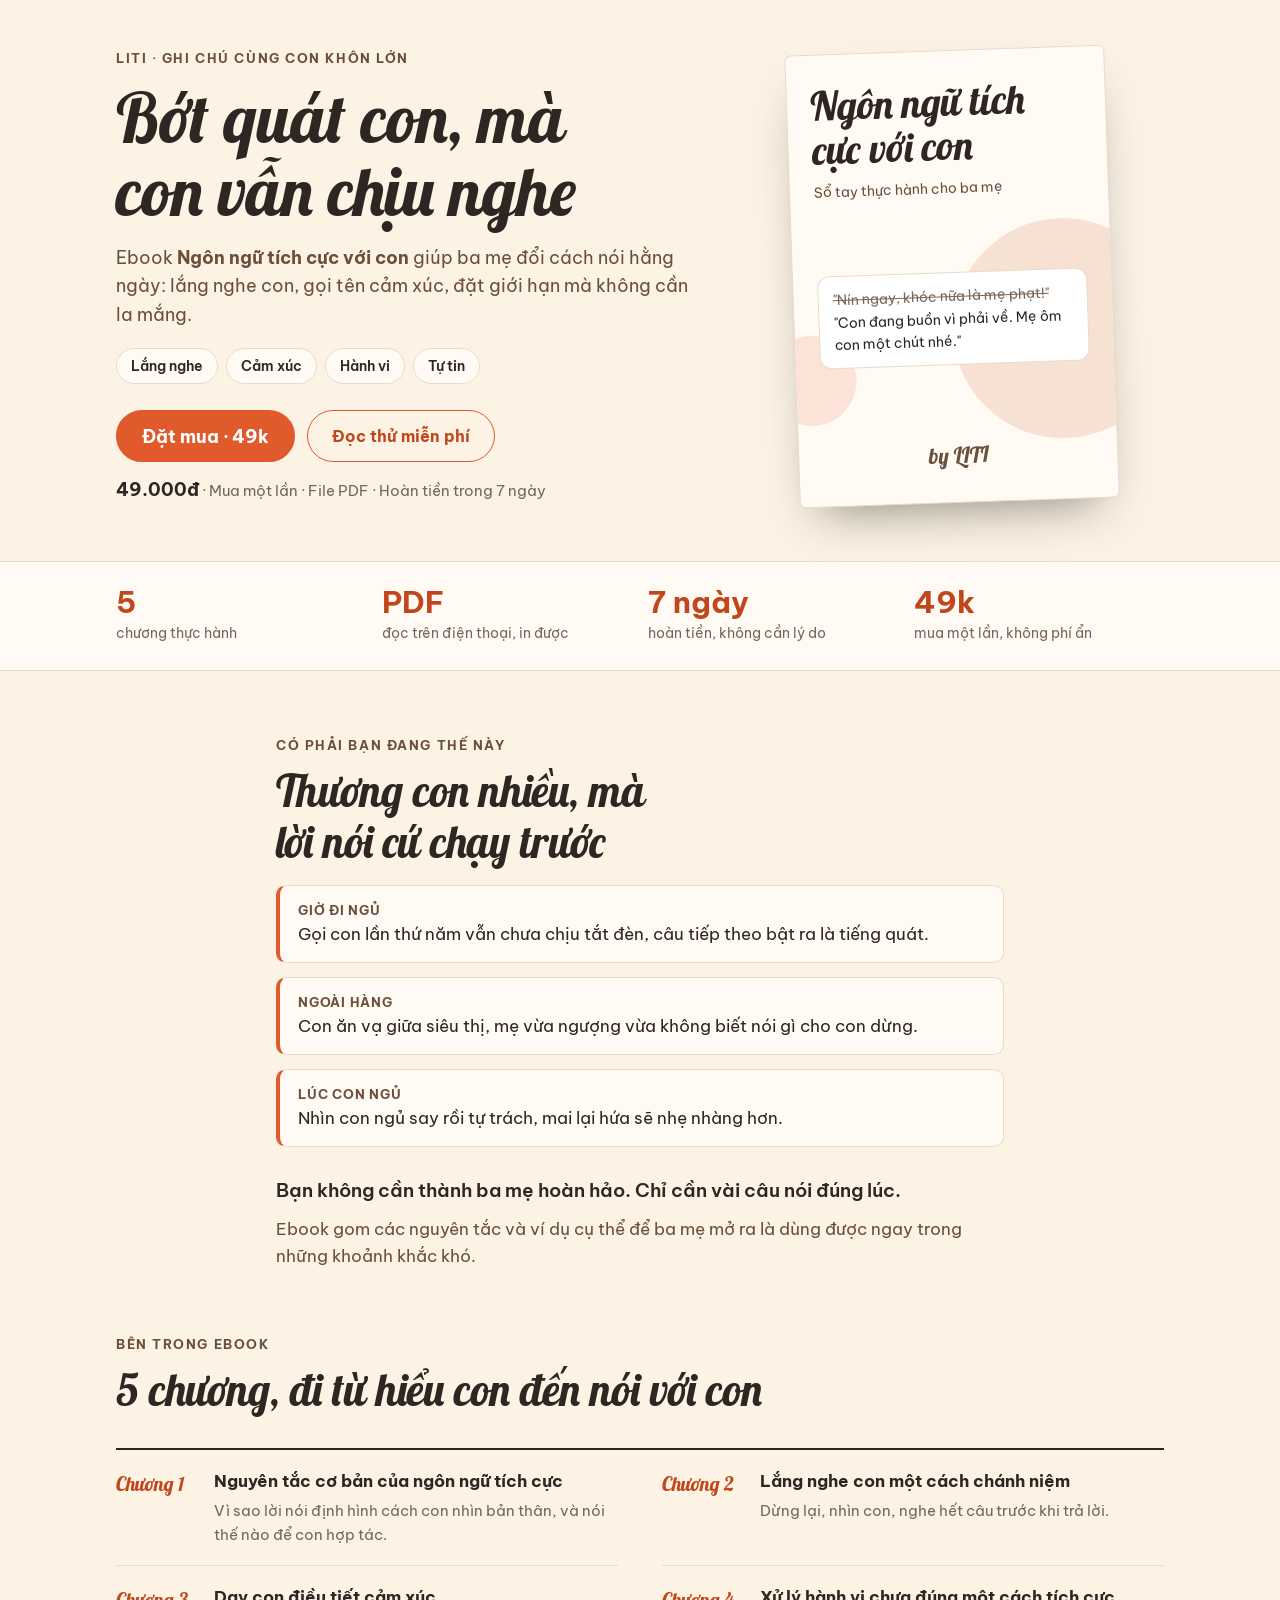
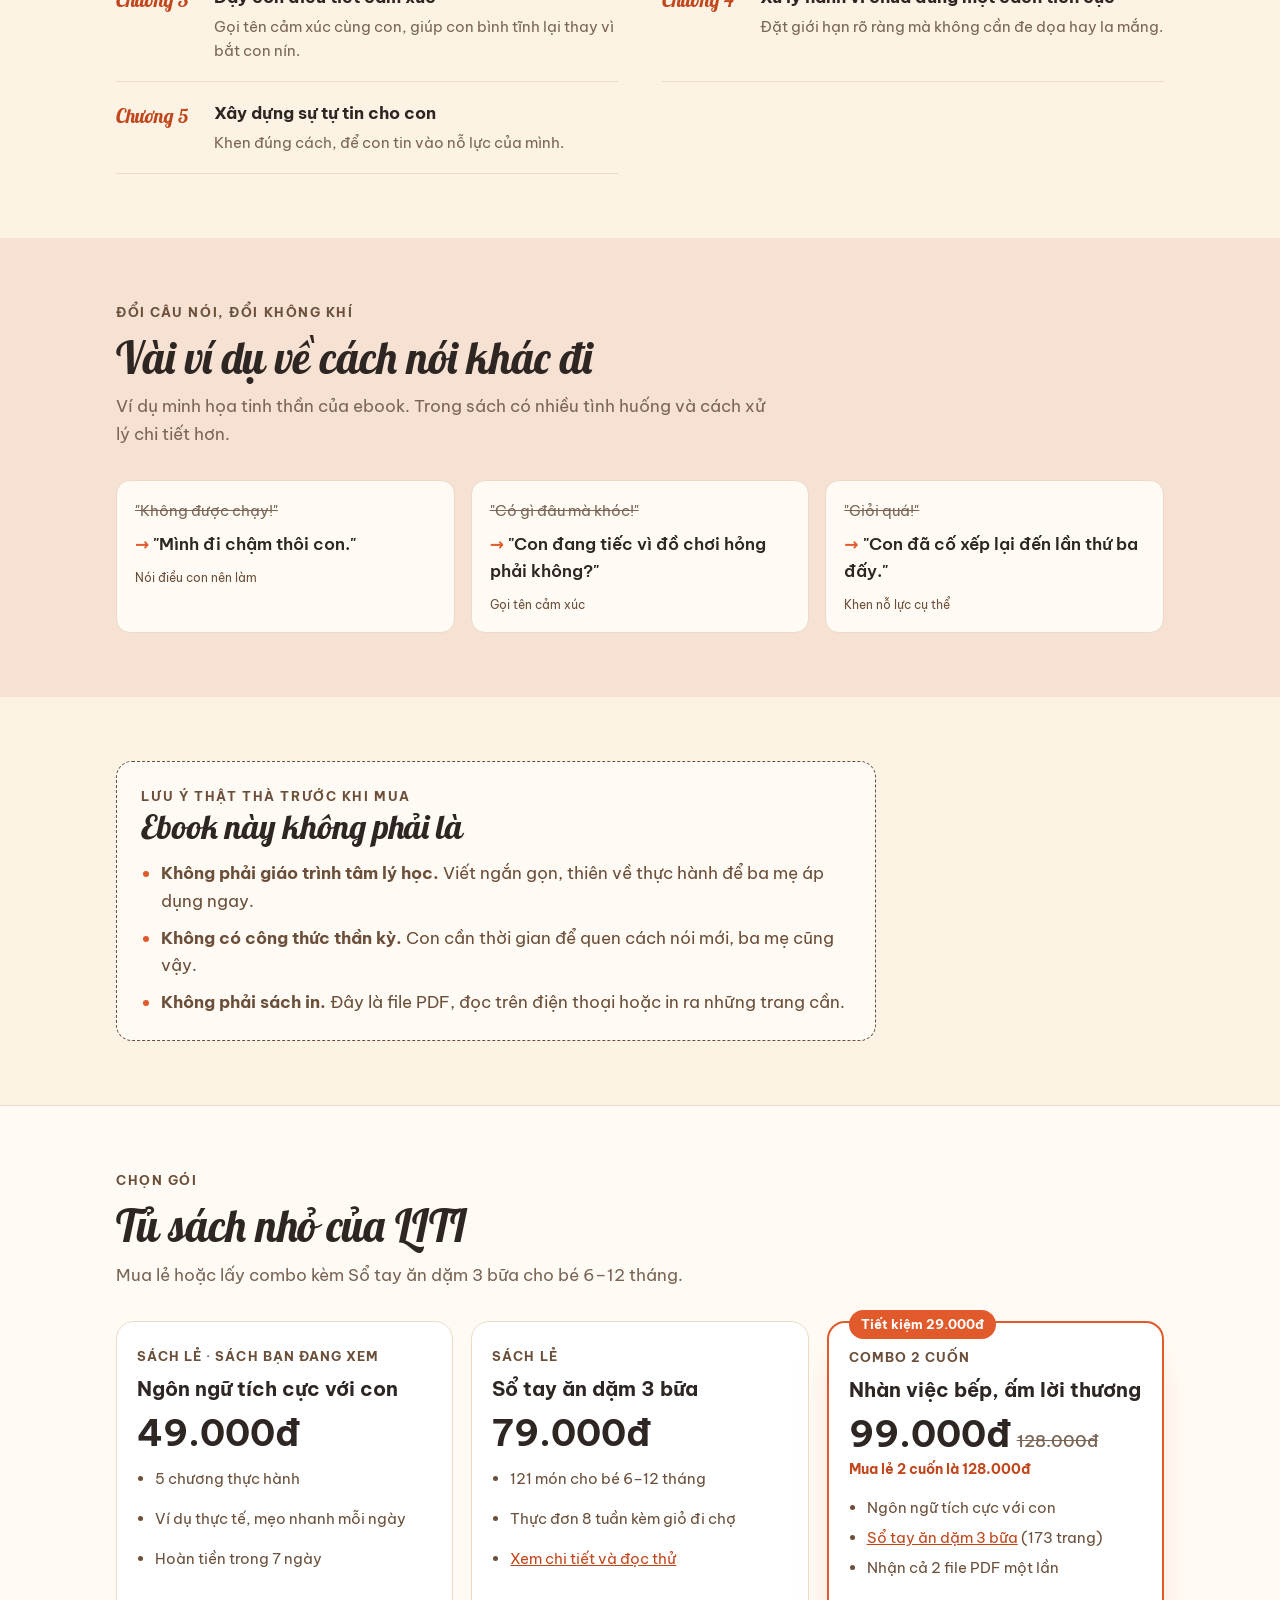
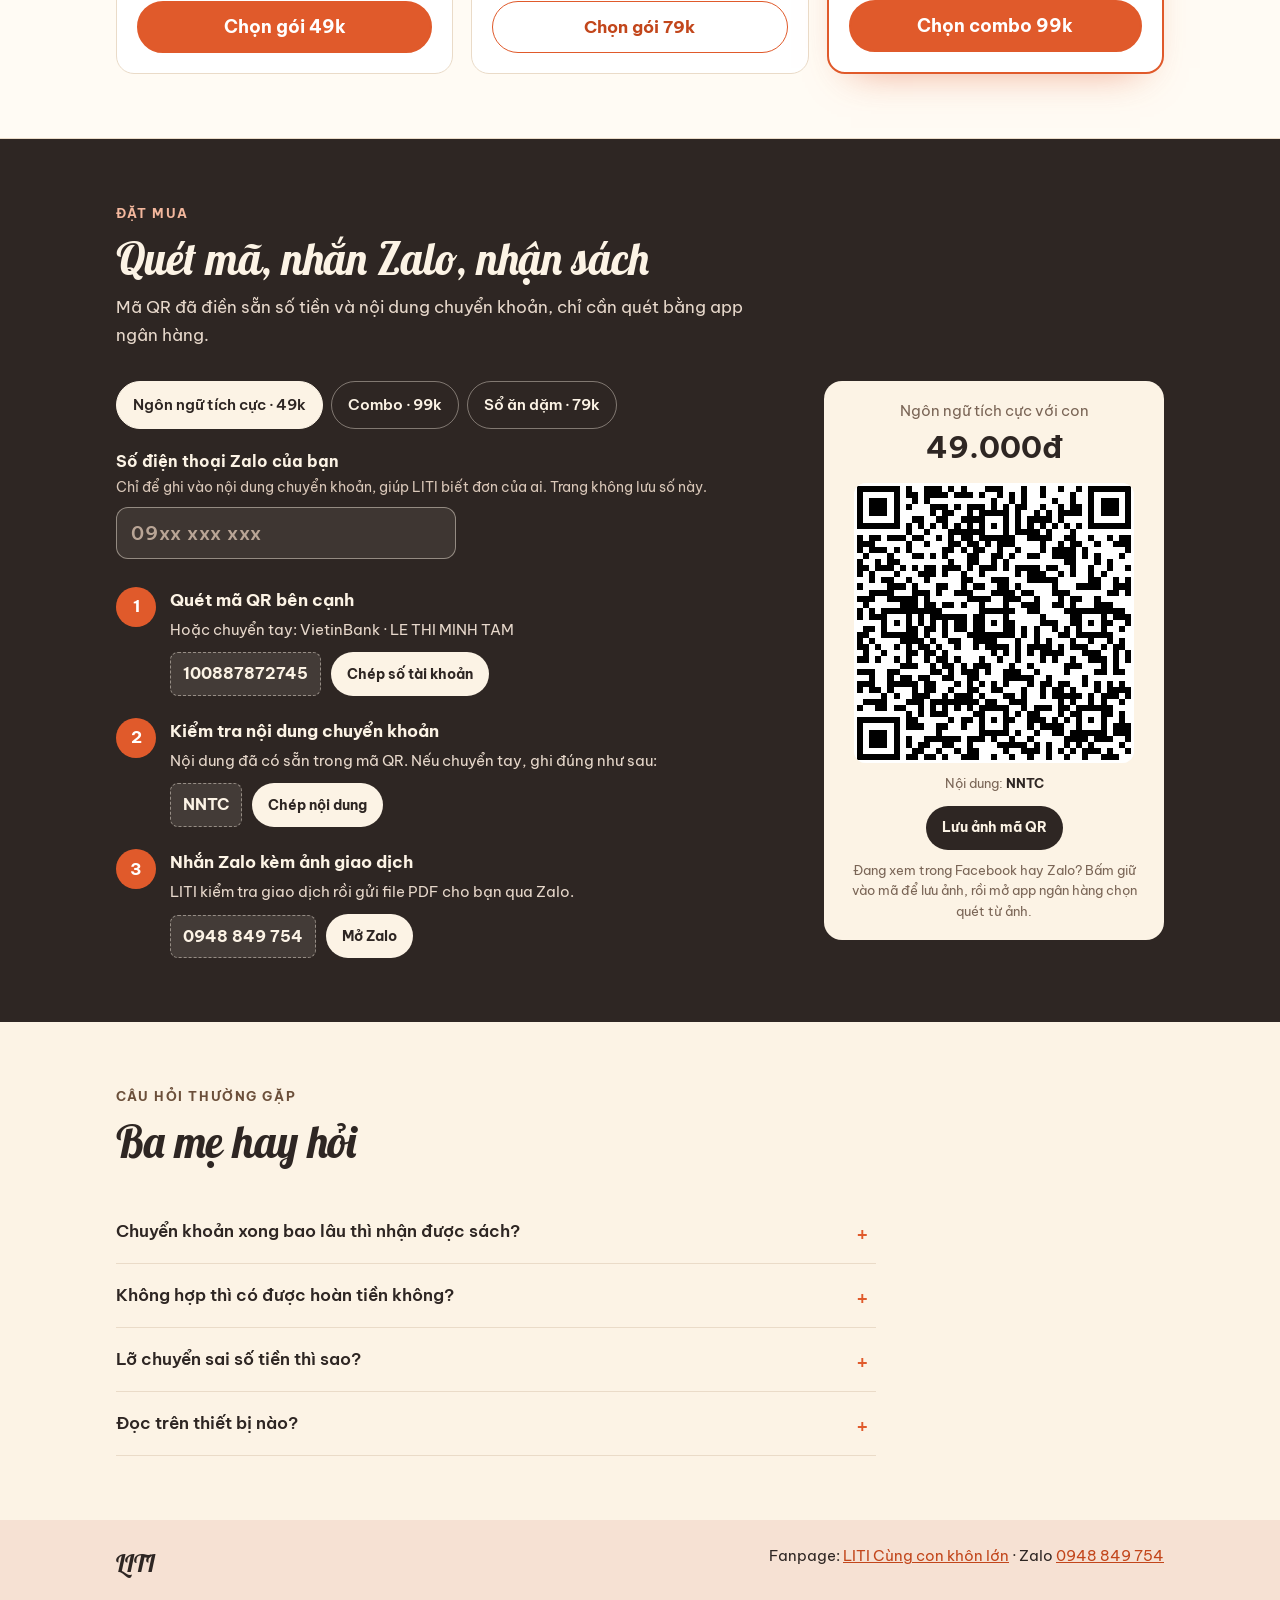
==== ngon-ngu-tich-cuc/index.html @ 869bc133 "Thêm trang Ngôn ngữ tích cực với con, dùng chung bảng giá và thanh toán với sổ ăn dặm - /ngon-ngu-ti" ====
<!doctype html>
<html lang="vi">
<head>
<meta charset="utf-8">
<meta name="viewport" content="width=device-width, initial-scale=1, viewport-fit=cover">
<title>Ngôn ngữ tích cực với con – LITI</title>
<meta name="description" content="Ebook giúp ba mẹ nói với con bằng ngôn ngữ tích cực: lắng nghe, dạy con điều tiết cảm xúc, xử lý hành vi chưa đúng, xây dựng sự tự tin. File PDF, 49.000đ, đọc thử miễn phí.">
<meta property="og:title" content="Ngôn ngữ tích cực với con – LITI">
<meta property="og:description" content="Nói ít quát hơn, con hợp tác hơn. Ebook PDF 49.000đ, đọc thử miễn phí.">
<meta property="og:url" content="https://orcdl.github.io/ngon-ngu-tich-cuc/">
<meta property="og:type" content="website">
<meta name="theme-color" content="#FCF3E5">
<link rel="preconnect" href="https://fonts.googleapis.com">
<link rel="preconnect" href="https://fonts.gstatic.com" crossorigin>
<link rel="stylesheet" href="https://fonts.googleapis.com/css2?family=Lobster&family=Be+Vietnam+Pro:wght@400;500;600;700&display=swap">
<link rel="stylesheet" href="../so-tay-an-dam/liti.css">
<style>
/* Bìa dựng bằng CSS khi chưa có ảnh bìa */
.bookcover{justify-self:center;width:100%;max-width:320px;aspect-ratio:596/843;border-radius:6px;background:var(--paper);border:1px solid var(--line);box-shadow:0 24px 50px -22px rgba(46,38,35,.55);transform:rotate(-2deg);display:flex;flex-direction:column;justify-content:space-between;padding:28px 24px;position:relative;overflow:hidden}
.bookcover::before{content:'';position:absolute;right:-60px;top:38%;width:220px;height:220px;border-radius:50%;background:var(--blush)}
.bookcover::after{content:'';position:absolute;left:-30px;bottom:18%;width:90px;height:90px;border-radius:50%;background:var(--cta-tint)}
.bookcover > *{position:relative;z-index:1}
.bookcover .t{font-family:var(--display);font-size:40px;line-height:1.1;color:var(--ink)}
.bookcover .s{font-size:14px;color:var(--brown);margin-top:10px}
.bookcover .quote{background:#fff;border:1px solid var(--line);border-radius:12px;padding:12px 14px;font-size:14px;color:var(--ink)}
.bookcover .quote s{color:var(--muted)}
.bookcover .by{font-family:var(--display);font-size:22px;color:var(--brown);text-align:center}
.chapters{counter-reset:c;list-style:none;margin:0;padding:0;border-top:2px solid var(--ink);display:grid;grid-template-columns:repeat(2,1fr);gap:0 44px}
.chapters li{counter-increment:c;display:grid;grid-template-columns:84px 1fr;gap:14px;padding-block:18px;border-bottom:1px solid var(--line)}
.chapters li::before{content:'Chương ' counter(c);font-family:var(--display);font-size:20px;color:var(--cta-dk)}
.chapters h3{font-size:17px}
.chapters p{color:var(--muted);font-size:15px;margin-top:4px}
.swap{display:grid;grid-template-columns:repeat(3,1fr);gap:16px}
.swap div{background:var(--paper);border:1px solid var(--line);border-radius:14px;padding:18px}
.swap .no{color:var(--muted);text-decoration:line-through;font-size:15px}
.swap .yes{font-weight:600;margin-top:8px}
.swap .yes::before{content:'→ ';color:var(--cta)}
.swap small{display:block;font-size:12px;color:var(--brown);margin-top:10px}
@media (max-width:860px){.chapters,.swap{grid-template-columns:1fr}.bookcover{max-width:260px}}
@media (max-width:420px){.chapters li{grid-template-columns:1fr;gap:2px}}
@media (prefers-reduced-motion:reduce){.bookcover{transform:none}}
</style>
</head>
<body data-plan="nntc">

<header class="hero">
  <div class="wrap">
    <div>
      <div class="eyebrow">LITI · Ghi chú cùng con khôn lớn</div>
      <h1>Bớt quát con, mà con vẫn chịu nghe</h1>
      <p class="lede">Ebook <b>Ngôn ngữ tích cực với con</b> giúp ba mẹ đổi cách nói hằng ngày: lắng nghe con, gọi tên cảm xúc, đặt giới hạn mà không cần la mắng.</p>
      <div class="chips"><span>Lắng nghe</span><span>Cảm xúc</span><span>Hành vi</span><span>Tự tin</span></div>
      <div class="cta-row">
        <a class="btn solid" href="#chon-goi" data-ev="nntc_hero_buy">Đặt mua · 49k</a>
        <a class="btn ghost" href="https://drive.google.com/file/d/1n0WKFySxbBVEzQJWLjayT9NelRPjdGTj/view?usp=sharing" target="_blank" rel="noopener" data-ev="nntc_sample">Đọc thử miễn phí</a>
      </div>
      <p class="price-line"><b>49.000đ</b> · Mua một lần · File PDF · Hoàn tiền trong 7 ngày</p>
    </div>
    <div class="bookcover" aria-hidden="true">
      <div><div class="t">Ngôn ngữ tích cực với con</div><div class="s">Sổ tay thực hành cho ba mẹ</div></div>
      <div class="quote"><s>"Nín ngay, khóc nữa là mẹ phạt!"</s><br>"Con đang buồn vì phải về. Mẹ ôm con một chút nhé."</div>
      <div class="by">by LITI</div>
    </div>
  </div>
</header>

<div class="facts">
  <div class="wrap">
    <div class="fact"><b>5</b><span>chương thực hành</span></div>
    <div class="fact"><b>PDF</b><span>đọc trên điện thoại, in được</span></div>
    <div class="fact"><b>7 ngày</b><span>hoàn tiền, không cần lý do</span></div>
    <div class="fact"><b>49k</b><span>mua một lần, không phí ẩn</span></div>
  </div>
</div>

<section>
  <div class="wrap pace">
    <div class="head" style="margin-bottom:18px">
      <div class="eyebrow">Có phải bạn đang thế này</div>
      <h2>Thương con nhiều, mà lời nói cứ chạy trước</h2>
    </div>
    <ul class="moments">
      <li><b>Giờ đi ngủ</b>Gọi con lần thứ năm vẫn chưa chịu tắt đèn, câu tiếp theo bật ra là tiếng quát.</li>
      <li><b>Ngoài hàng</b>Con ăn vạ giữa siêu thị, mẹ vừa ngượng vừa không biết nói gì cho con dừng.</li>
      <li><b>Lúc con ngủ</b>Nhìn con ngủ say rồi tự trách, mai lại hứa sẽ nhẹ nhàng hơn.</li>
    </ul>
    <p class="lead-in">Bạn không cần thành ba mẹ hoàn hảo. Chỉ cần vài câu nói đúng lúc.</p>
    <p>Ebook gom các nguyên tắc và ví dụ cụ thể để ba mẹ mở ra là dùng được ngay trong những khoảnh khắc khó.</p>
  </div>
</section>

<section style="padding-top:0">
  <div class="wrap">
    <div class="head">
      <div class="eyebrow">Bên trong ebook</div>
      <h2>5 chương, đi từ hiểu con đến nói với con</h2>
    </div>
    <ol class="chapters">
      <li><div><h3>Nguyên tắc cơ bản của ngôn ngữ tích cực</h3><p>Vì sao lời nói định hình cách con nhìn bản thân, và nói thế nào để con hợp tác.</p></div></li>
      <li><div><h3>Lắng nghe con một cách chánh niệm</h3><p>Dừng lại, nhìn con, nghe hết câu trước khi trả lời.</p></div></li>
      <li><div><h3>Dạy con điều tiết cảm xúc</h3><p>Gọi tên cảm xúc cùng con, giúp con bình tĩnh lại thay vì bắt con nín.</p></div></li>
      <li><div><h3>Xử lý hành vi chưa đúng một cách tích cực</h3><p>Đặt giới hạn rõ ràng mà không cần đe dọa hay la mắng.</p></div></li>
      <li><div><h3>Xây dựng sự tự tin cho con</h3><p>Khen đúng cách, để con tin vào nỗ lực của mình.</p></div></li>
    </ol>
  </div>
</section>

<section class="day">
  <div class="wrap">
    <div class="head">
      <div class="eyebrow">Đổi câu nói, đổi không khí</div>
      <h2>Vài ví dụ về cách nói khác đi</h2>
      <p>Ví dụ minh họa tinh thần của ebook. Trong sách có nhiều tình huống và cách xử lý chi tiết hơn.</p>
    </div>
    <div class="swap">
      <div><p class="no">"Không được chạy!"</p><p class="yes">"Mình đi chậm thôi con."</p><small>Nói điều con nên làm</small></div>
      <div><p class="no">"Có gì đâu mà khóc!"</p><p class="yes">"Con đang tiếc vì đồ chơi hỏng phải không?"</p><small>Gọi tên cảm xúc</small></div>
      <div><p class="no">"Giỏi quá!"</p><p class="yes">"Con đã cố xếp lại đến lần thứ ba đấy."</p><small>Khen nỗ lực cụ thể</small></div>
    </div>
  </div>
</section>

<section>
  <div class="wrap">
    <div class="honest">
      <div class="eyebrow">Lưu ý thật thà trước khi mua</div>
      <h2>Ebook này không phải là</h2>
      <ul>
        <li><b>Không phải giáo trình tâm lý học.</b> Viết ngắn gọn, thiên về thực hành để ba mẹ áp dụng ngay.</li>
        <li><b>Không có công thức thần kỳ.</b> Con cần thời gian để quen cách nói mới, ba mẹ cũng vậy.</li>
        <li><b>Không phải sách in.</b> Đây là file PDF, đọc trên điện thoại hoặc in ra những trang cần.</li>
      </ul>
    </div>
  </div>
</section>

<section class="pricing" id="chon-goi">
  <div class="wrap">
    <div class="head">
      <div class="eyebrow">Chọn gói</div>
      <h2>Tủ sách nhỏ của LITI</h2>
      <p>Mua lẻ hoặc lấy combo kèm Sổ tay ăn dặm 3 bữa cho bé 6–12 tháng.</p>
    </div>
    <div class="plans">
      <article class="plan">
        <div class="kind">Sách lẻ · Sách bạn đang xem</div>
        <h3>Ngôn ngữ tích cực với con</h3>
        <div class="amt">49.000đ</div>
        <ul>
          <li>5 chương thực hành</li>
          <li>Ví dụ thực tế, mẹo nhanh mỗi ngày</li>
          <li>Hoàn tiền trong 7 ngày</li>
        </ul>
        <button class="btn solid" type="button" data-plan="nntc">Chọn gói 49k</button>
      </article>
      <article class="plan">
        <div class="kind">Sách lẻ</div>
        <h3>Sổ tay ăn dặm 3 bữa</h3>
        <div class="amt">79.000đ</div>
        <ul>
          <li>121 món cho bé 6–12 tháng</li>
          <li>Thực đơn 8 tuần kèm giỏ đi chợ</li>
          <li><a href="../so-tay-an-dam/" data-ev="andam_detail">Xem chi tiết và đọc thử</a></li>
        </ul>
        <button class="btn ghost" type="button" data-plan="andam">Chọn gói 79k</button>
      </article>
      <article class="plan best">
        <span class="badge">Tiết kiệm 29.000đ</span>
        <div class="kind">Combo 2 cuốn</div>
        <h3>Nhàn việc bếp, ấm lời thương</h3>
        <div class="amt">99.000đ<s>128.000đ</s></div>
        <div class="save">Mua lẻ 2 cuốn là 128.000đ</div>
        <ul>
          <li>Ngôn ngữ tích cực với con</li>
          <li><a href="../so-tay-an-dam/">Sổ tay ăn dặm 3 bữa</a> (173 trang)</li>
          <li>Nhận cả 2 file PDF một lần</li>
        </ul>
        <button class="btn solid" type="button" data-plan="combo">Chọn combo 99k</button>
      </article>
    </div>
  </div>
</section>

<section class="order" id="dat-mua">
  <div class="wrap">
    <div class="head">
      <div class="eyebrow">Đặt mua</div>
      <h2>Quét mã, nhắn Zalo, nhận sách</h2>
      <p>Mã QR đã điền sẵn số tiền và nội dung chuyển khoản, chỉ cần quét bằng app ngân hàng.</p>
    </div>
    <div class="checkout">
      <div>
        <div class="picked" role="group" aria-label="Gói đã chọn">
          <button type="button" data-plan="nntc" aria-pressed="true">Ngôn ngữ tích cực · 49k</button>
          <button type="button" data-plan="combo" aria-pressed="false">Combo · 99k</button>
          <button type="button" data-plan="andam" aria-pressed="false">Sổ ăn dặm · 79k</button>
        </div>
        <div class="field">
          <label for="sdt">Số điện thoại Zalo của bạn</label>
          <small>Chỉ để ghi vào nội dung chuyển khoản, giúp LITI biết đơn của ai. Trang không lưu số này.</small>
          <input id="sdt" type="tel" inputmode="numeric" autocomplete="tel" placeholder="09xx xxx xxx" maxlength="13">
        </div>
        <ol class="steps">
          <li><div><h3>Quét mã QR bên cạnh</h3><p>Hoặc chuyển tay: VietinBank · LE THI MINH TAM</p>
            <div class="copy"><code>100887872745</code><button class="mini" type="button" data-copy="100887872745">Chép số tài khoản</button></div></div></li>
          <li><div><h3>Kiểm tra nội dung chuyển khoản</h3><p>Nội dung đã có sẵn trong mã QR. Nếu chuyển tay, ghi đúng như sau:</p>
            <div class="copy"><code id="nd">NNTC</code><button class="mini" type="button" id="copy-nd">Chép nội dung</button></div></div></li>
          <li><div><h3>Nhắn Zalo kèm ảnh giao dịch</h3><p>LITI kiểm tra giao dịch rồi gửi file PDF cho bạn qua Zalo.</p>
            <div class="copy"><code>0948 849 754</code><a class="mini" href="https://zalo.me/0948849754" target="_blank" rel="noopener" data-ev="zalo">Mở Zalo</a></div></div></li>
        </ol>
      </div>
      <div class="qrbox" aria-live="polite">
        <div class="sum"><span id="sum-name">Ngôn ngữ tích cực với con</span><b id="sum-amt">49.000đ</b></div>
        <div id="qr"><img src="../so-tay-an-dam/qr.jpg" alt="Mã QR chuyển khoản VietinBank, chủ tài khoản LE THI MINH TAM"></div>
        <p class="note">Nội dung: <span class="content" id="sum-nd">NNTC</span></p>
        <a class="mini" id="save-qr" href="../so-tay-an-dam/qr.jpg" download="QR-LITI.png" data-ev="save_qr">Lưu ảnh mã QR</a>
        <p class="note">Đang xem trong Facebook hay Zalo? Bấm giữ vào mã để lưu ảnh, rồi mở app ngân hàng chọn quét từ ảnh.</p>
      </div>
    </div>
  </div>
</section>

<section>
  <div class="wrap">
    <div class="head"><div class="eyebrow">Câu hỏi thường gặp</div><h2>Ba mẹ hay hỏi</h2></div>
    <div class="faq">
      <details><summary>Chuyển khoản xong bao lâu thì nhận được sách?</summary><p>Sau khi bạn nhắn Zalo kèm ảnh giao dịch, LITI kiểm tra và gửi file PDF qua Zalo, thường trong vòng 24 giờ. Chuyển vào cuối tuần thì có thể sang thứ Hai.</p></details>
      <details><summary>Không hợp thì có được hoàn tiền không?</summary><p>Được. Trong 7 ngày kể từ khi nhận sách, bạn nhắn Zalo LITI là được hoàn tiền, không cần lý do.</p></details>
      <details><summary>Lỡ chuyển sai số tiền thì sao?</summary><p>Nhắn Zalo LITI kèm ảnh giao dịch, mình kiểm tra và xử lý cho bạn.</p></details>
      <details><summary>Đọc trên thiết bị nào?</summary><p>File PDF đọc được trên điện thoại, máy tính bảng, máy tính, và in ra được.</p></details>
    </div>
  </div>
</section>

<footer>
  <div class="wrap"><b>LITI</b><span>Fanpage: <a href="https://www.facebook.com/liticungconkhonlon" target="_blank" rel="noopener">LITI Cùng con khôn lớn</a> · Zalo <a href="https://zalo.me/0948849754" target="_blank" rel="noopener">0948 849 754</a></span></div>
</footer>

<nav class="sticky" id="sticky" aria-label="Đặt mua nhanh">
  <a class="btn ghost" href="https://drive.google.com/file/d/1n0WKFySxbBVEzQJWLjayT9NelRPjdGTj/view?usp=sharing" target="_blank" rel="noopener" data-ev="sticky_sample">Đọc thử</a>
  <a class="btn solid" href="#chon-goi" data-ev="sticky_buy">Đặt mua · 49k</a>
</nav>

<div class="toast" id="toast" hidden role="status"></div>

<script src="../so-tay-an-dam/qrcode.js" defer></script>
<script src="../so-tay-an-dam/checkout.js" defer></script>
</body>
</html>
---- so-tay-an-dam/liti.css ----
/* Bảng màu LITI: nền kem ấm, chữ nâu đậm, tiêu đề phụ nâu, CTA cam đất */
:root{
  --cream:#FCF3E5; --paper:#FFFBF4; --blush:#F6E1D3;
  --ink:#2E2623; --brown:#6B4F3A; --muted:#7A6556; --line:#EADBC8;
  --cta:#E05A2B; --cta-dk:#C2461B; --cta-tint:#FBE3D7;
  --display:'Lobster','Brush Script MT',cursive;
  --body:'Be Vietnam Pro','Segoe UI',system-ui,sans-serif;
  color-scheme:light;
}
*{box-sizing:border-box}
html{scroll-behavior:smooth}
@media (prefers-reduced-motion:reduce){html{scroll-behavior:auto}}
body{margin:0;background:var(--cream);color:var(--ink);font-family:var(--body);font-size:17px;line-height:1.6;-webkit-text-size-adjust:100%}
.wrap{max-width:1080px;margin:0 auto;padding-left:max(16px,env(safe-area-inset-left,0px));padding-right:max(16px,env(safe-area-inset-right,0px))}
h1,h2,h3{text-wrap:balance;margin:0;color:var(--ink)}
h2{font-family:var(--display);font-weight:400;font-size:clamp(30px,5vw,44px);line-height:1.15}
p{margin:0}
a{color:var(--cta-dk)}
img{max-width:100%;height:auto}
:focus-visible{outline:3px solid var(--cta);outline-offset:3px;border-radius:6px}
.eyebrow{font-size:13px;font-weight:700;letter-spacing:.12em;text-transform:uppercase;color:var(--brown)}
section{padding-block:64px}
.head{display:grid;gap:10px;max-width:660px;margin-bottom:32px}
.head p{color:var(--muted)}

.btn{display:inline-flex;align-items:center;justify-content:center;gap:8px;min-height:52px;padding:0 24px;border-radius:999px;font-weight:700;font-size:18px;text-decoration:none;border:2px solid var(--cta);cursor:pointer;font-family:inherit;line-height:1.2;text-align:center}
.btn.solid{background:var(--cta);color:#fff}
.btn.solid:hover{background:var(--cta-dk);border-color:var(--cta-dk)}
.btn.ghost{background:transparent;color:var(--cta-dk);font-size:16px;border-width:1.5px}
.btn.ghost:hover{background:var(--cta-tint)}

/* 1. Hero */
.hero .wrap{display:grid;grid-template-columns:1.15fr .85fr;gap:48px;align-items:center;padding-block:48px 56px}
.hero h1{font-family:var(--display);font-weight:400;font-size:clamp(40px,7vw,68px);line-height:1.08;margin-top:12px}
.hero .lede{font-size:18px;margin-top:16px;max-width:32em;color:var(--brown)}
.chips{display:flex;flex-wrap:wrap;gap:8px;margin-top:18px}
.chips span{background:var(--paper);border:1px solid var(--line);border-radius:999px;padding:6px 14px;font-size:14px;font-weight:600}
.cta-row{display:flex;flex-wrap:wrap;gap:12px;margin-top:26px}
.price-line{margin-top:14px;font-size:15px;color:var(--muted)}
.price-line b{color:var(--ink);font-size:18px}
.stack{position:relative;justify-self:center;width:100%;max-width:380px;aspect-ratio:596/843}
.stack img{position:absolute;width:78%;border-radius:6px;box-shadow:0 22px 44px -22px rgba(46,38,35,.55);border:1px solid var(--line)}
.stack .back{right:0;top:0;transform:rotate(5deg)}
.stack .front{left:0;bottom:0;transform:rotate(-3deg)}
.stack .tag{position:absolute;left:-6px;top:12%;background:var(--ink);color:var(--cream);font-size:13px;font-weight:600;padding:8px 12px;border-radius:8px;transform:rotate(-4deg)}

/* facts */
.facts{background:var(--paper);border-block:1px solid var(--line)}
.facts .wrap{display:grid;grid-template-columns:repeat(4,1fr);gap:16px;padding-block:24px}
.fact b{display:block;font-size:30px;color:var(--cta-dk);font-variant-numeric:tabular-nums;line-height:1.1}
.fact span{font-size:14px;color:var(--muted)}

/* 2. Pacing */
.pace{max-width:760px}
.moments{display:grid;gap:14px;margin:8px 0 28px;padding:0;list-style:none}
.moments li{background:var(--paper);border:1px solid var(--line);border-left:4px solid var(--cta);border-radius:10px;padding:14px 18px}
.moments b{display:block;font-size:13px;letter-spacing:.06em;text-transform:uppercase;color:var(--brown)}
.lead-in{font-size:19px;font-weight:600;color:var(--ink)}
.lead-in + p{margin-top:10px;color:var(--brown)}

/* 3. Value breakdown */
.parts{display:grid;grid-template-columns:repeat(2,1fr);gap:0 44px;border-top:2px solid var(--ink)}
.part{display:grid;grid-template-columns:84px 1fr;gap:14px;padding-block:18px;border-bottom:1px solid var(--line)}
.part .n{font-family:var(--display);font-size:22px;color:var(--cta-dk)}
.part h3{font-size:17px;font-weight:700}
.part p{color:var(--muted);font-size:15px;margin-top:4px}
.part .pg{font-size:12px;font-weight:700;letter-spacing:.06em;color:var(--brown);margin-top:6px;text-transform:uppercase}

.day{background:var(--blush)}
.daygrid{display:grid;grid-template-columns:.9fr 1.1fr;gap:44px;align-items:start}
.menu{background:var(--paper);border-radius:14px;overflow:hidden;border:1px solid var(--line)}
.menu .top{background:var(--brown);color:var(--cream);padding:12px 20px;font-weight:700;font-size:14px;display:flex;justify-content:space-between;gap:12px;flex-wrap:wrap}
.row{display:grid;grid-template-columns:96px 1fr;gap:12px;padding:16px 20px;border-top:1px solid var(--line)}
.row:first-of-type{border-top:0}
.row .when{font-weight:700;color:var(--cta-dk);font-size:14px}
.row .when small{display:block;font-weight:500;color:var(--muted);font-size:12px}
.row .dish{font-size:16px}
.row .no{display:inline-block;min-width:34px;font-weight:700;color:var(--cta-dk);font-variant-numeric:tabular-nums}
.basket{margin-top:16px;font-size:15px;color:var(--muted)}
.basket b{color:var(--ink)}

.pages{display:grid;grid-template-columns:repeat(4,1fr);gap:18px}
.pages figure{margin:0;min-width:0}
.pages img{display:block;width:100%;aspect-ratio:596/843;object-fit:cover;border-radius:4px;border:1px solid var(--line);box-shadow:0 10px 24px -16px rgba(46,38,35,.5)}
.pages figcaption{font-size:14px;color:var(--muted);margin-top:8px}
.center{display:flex;justify-content:center;margin-top:28px}

/* 4. Blemish */
.honest{background:var(--paper);border:1px dashed var(--brown);border-radius:16px;padding:24px;max-width:760px}
.honest h2{font-size:clamp(26px,4vw,34px)}
.honest ul{margin:14px 0 0;padding-left:20px;display:grid;gap:10px;color:var(--brown)}
.honest li::marker{color:var(--cta)}

/* 5. Pricing */
.pricing{background:var(--paper);border-block:1px solid var(--line)}
.plans{display:grid;grid-template-columns:repeat(3,1fr);gap:18px;align-items:stretch}
.plan{position:relative;display:flex;flex-direction:column;background:#fff;border:1.5px solid var(--line);border-radius:18px;padding:24px 20px 20px}
.plan.best{border:2.5px solid var(--cta);box-shadow:0 18px 40px -24px rgba(224,90,43,.6)}
.plan .badge{position:absolute;top:-13px;left:20px;background:var(--cta);color:#fff;font-size:13px;font-weight:700;padding:4px 12px;border-radius:999px}
.plan .kind{font-size:13px;font-weight:700;letter-spacing:.08em;text-transform:uppercase;color:var(--brown)}
.plan h3{font-size:20px;margin-top:6px}
.plan .amt{font-size:36px;font-weight:700;color:var(--ink);font-variant-numeric:tabular-nums;margin-top:10px;line-height:1}
.plan .amt s{font-size:17px;color:var(--muted);font-weight:500;margin-left:6px}
.plan .save{font-size:14px;font-weight:700;color:var(--cta-dk);margin-top:6px}
.plan ul{margin:16px 0 20px;padding-left:18px;display:grid;gap:6px;font-size:15px;color:var(--brown);flex:1}
.plan .btn{width:100%}
.plan .btn.ghost{font-size:17px}

/* 6. Checkout */
.order{background:var(--ink);color:var(--cream)}
.order h2,.order h3{color:var(--cream)}
.order .head p{color:#E7D8CB}
.order .eyebrow{color:#F3B79D}
.checkout{display:grid;grid-template-columns:1fr 340px;gap:40px;align-items:start}
.picked{display:flex;flex-wrap:wrap;gap:8px;margin-bottom:20px}
.picked button{min-height:48px;padding:0 16px;border-radius:999px;border:1.5px solid rgba(252,243,229,.4);background:transparent;color:var(--cream);font:600 15px var(--body);cursor:pointer}
.picked button[aria-pressed="true"]{background:var(--cream);color:var(--ink);border-color:var(--cream)}
.field label{display:block;font-weight:700;font-size:16px}
.field small{display:block;color:#D9C7B8;font-size:14px;margin-top:2px}
.field input{margin-top:8px;width:100%;max-width:340px;min-height:52px;border-radius:12px;border:1.5px solid rgba(252,243,229,.45);background:rgba(252,243,229,.08);color:var(--cream);font:600 19px var(--body);padding:0 14px;letter-spacing:.04em}
.field input::placeholder{color:#B9A596}
.steps{display:grid;gap:22px;counter-reset:s;list-style:none;margin:28px 0 0;padding:0}
.steps li{display:grid;grid-template-columns:40px 1fr;gap:14px;counter-increment:s}
.steps li::before{content:counter(s);display:grid;place-items:center;width:40px;height:40px;border-radius:50%;background:var(--cta);color:#fff;font-weight:700}
.steps h3{font-size:17px}
.steps p{color:#E7D8CB;font-size:15px;margin-top:4px}
.copy{display:flex;flex-wrap:wrap;align-items:center;gap:10px;margin-top:10px}
.copy code{font-family:var(--body);font-weight:700;background:rgba(252,243,229,.1);border:1px dashed rgba(252,243,229,.45);border-radius:8px;padding:8px 12px;color:var(--cream);font-size:16px;user-select:all;font-variant-numeric:tabular-nums}
.mini{min-height:44px;background:var(--cream);color:var(--ink);border:0;border-radius:999px;padding:0 16px;font-weight:700;font-size:14px;cursor:pointer;font-family:inherit;text-decoration:none;display:inline-flex;align-items:center}
.mini:hover{background:#fff}
.qrbox{background:var(--cream);border-radius:18px;padding:18px;color:var(--ink);text-align:center}
.qrbox .sum{font-size:15px;color:var(--muted)}
.qrbox .sum b{display:block;font-size:30px;color:var(--ink);font-variant-numeric:tabular-nums}
.qrbox #qr{margin:12px auto 0;width:100%;max-width:280px;aspect-ratio:1;background:#fff;border-radius:12px;display:grid;place-items:center}
.qrbox #qr img{width:100%;height:auto;image-rendering:pixelated;border-radius:12px}
.qrbox .note{font-size:13px;color:var(--muted);margin-top:10px}
.qrbox .mini{background:var(--ink);color:var(--cream);margin-top:12px}
.qrbox .content{font-weight:700;color:var(--ink)}

/* 7. FAQ */
.faq{max-width:760px}
details{border-bottom:1px solid var(--line);padding-block:2px}
summary{cursor:pointer;list-style:none;padding:16px 36px 16px 0;font-weight:600;position:relative;min-height:48px}
summary::-webkit-details-marker{display:none}
summary::after{content:'+';position:absolute;right:6px;top:12px;font-size:24px;color:var(--cta);font-weight:400}
details[open] summary::after{content:'–'}
details p{padding-bottom:16px;color:var(--muted)}

footer{background:var(--blush);font-size:15px}
footer .wrap{display:flex;flex-wrap:wrap;justify-content:space-between;gap:12px;padding-block:24px 96px}
footer b{font-family:var(--display);font-weight:400;font-size:24px}

/* Sticky bar (điện thoại) */
.sticky{position:fixed;left:0;right:0;bottom:0;z-index:20;display:none;gap:10px;padding:10px max(12px,env(safe-area-inset-left,0px)) calc(10px + env(safe-area-inset-bottom,0px));background:rgba(252,243,229,.96);border-top:1px solid var(--line);backdrop-filter:blur(6px);transition:transform .25s ease}
.sticky .btn{flex:1;min-height:48px;padding:0 12px;font-size:16px}
.sticky.hide{transform:translateY(110%)}
.toast{position:fixed;left:50%;bottom:calc(84px + env(safe-area-inset-bottom,0px));transform:translateX(-50%);background:var(--ink);color:var(--cream);padding:10px 18px;border-radius:999px;font-size:14px;font-weight:600;z-index:30;box-shadow:0 10px 30px -10px rgba(0,0,0,.5)}

@media (max-width:860px){
  .hero .wrap,.daygrid,.checkout{grid-template-columns:1fr}
  .hero .wrap{gap:28px;padding-block:28px 40px}
  .stack{max-width:300px}
  .parts{grid-template-columns:1fr}
  .pages{grid-template-columns:repeat(2,1fr)}
  .facts .wrap{grid-template-columns:repeat(2,1fr)}
  .plans{grid-template-columns:1fr}
  .plan.best{order:-1}
  .qrbox{max-width:360px}
  section{padding-block:48px}
  .sticky{display:flex}
}
@media (max-width:420px){ .row{grid-template-columns:1fr;gap:4px} .part{grid-template-columns:1fr;gap:2px} .cta-row .btn{width:100%} }
@media (prefers-reduced-motion:reduce){ .stack img,.stack .tag{transform:none} .sticky{transition:none} }
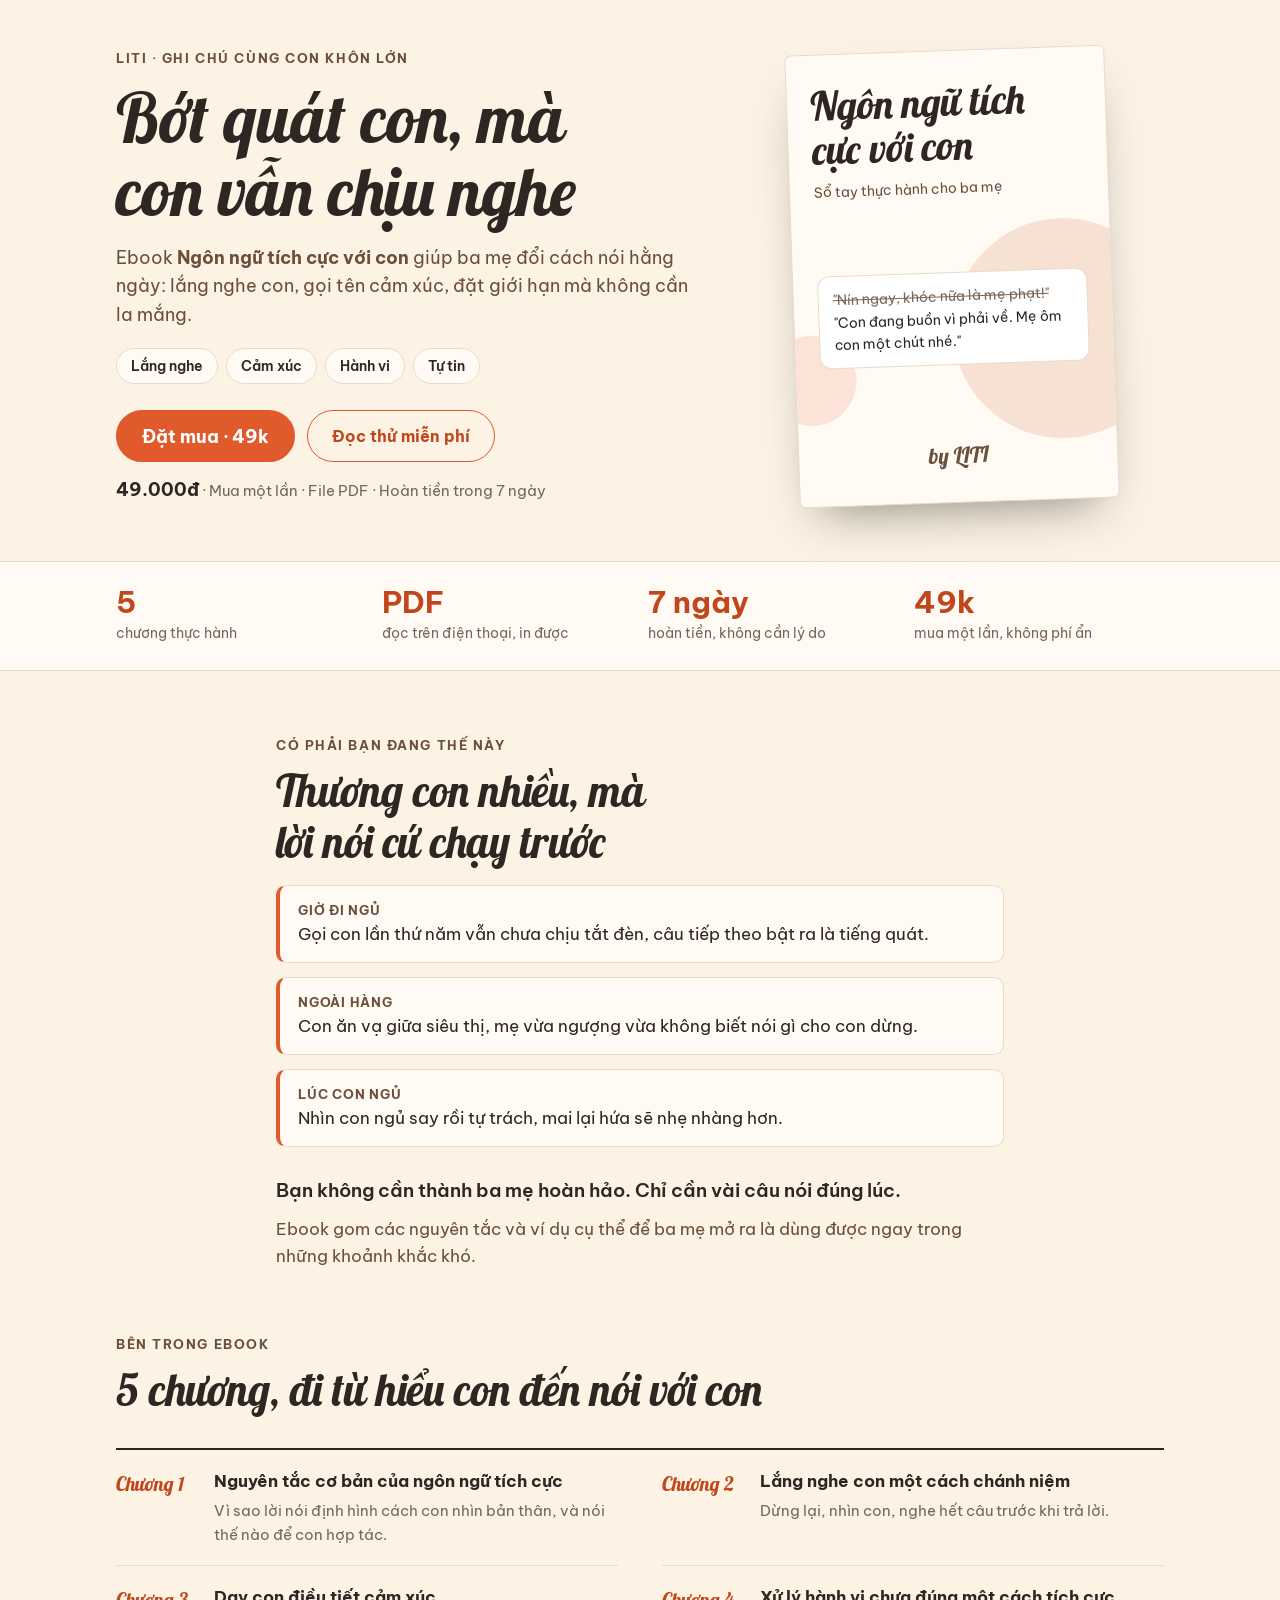
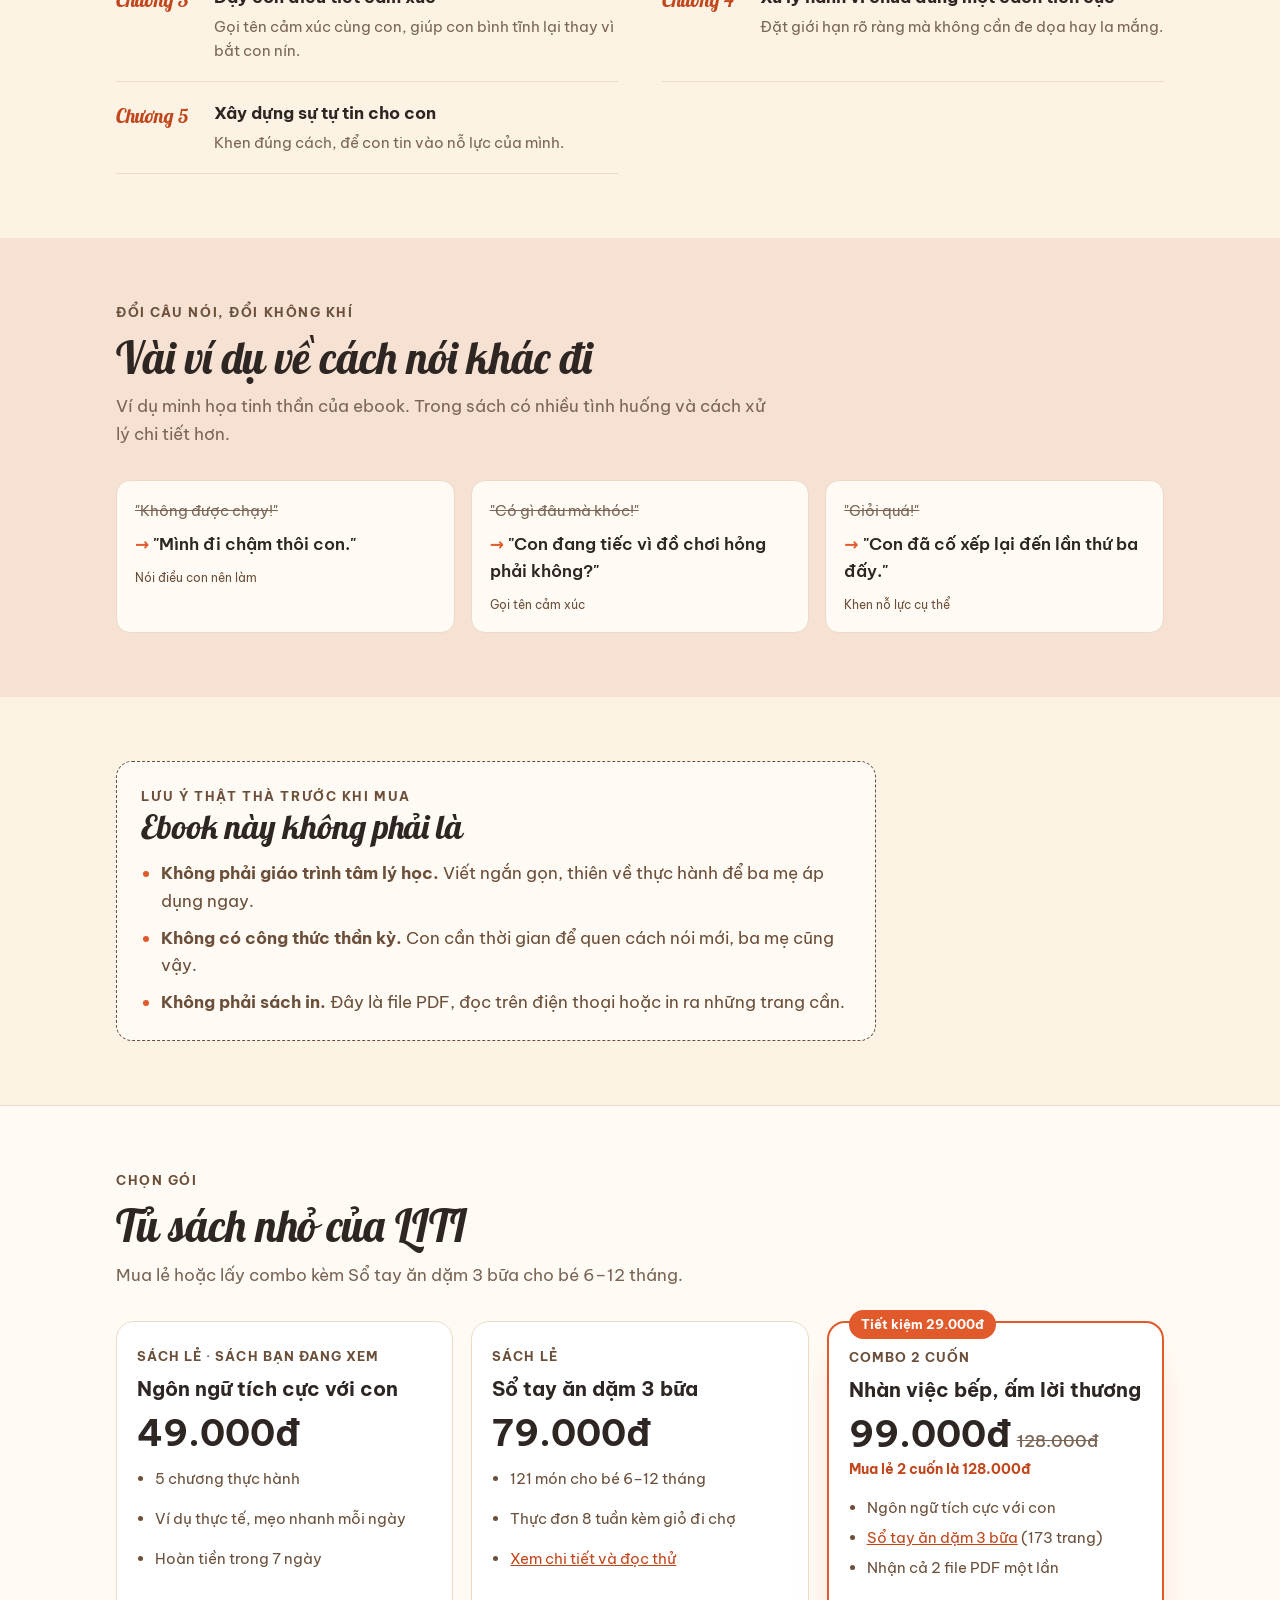
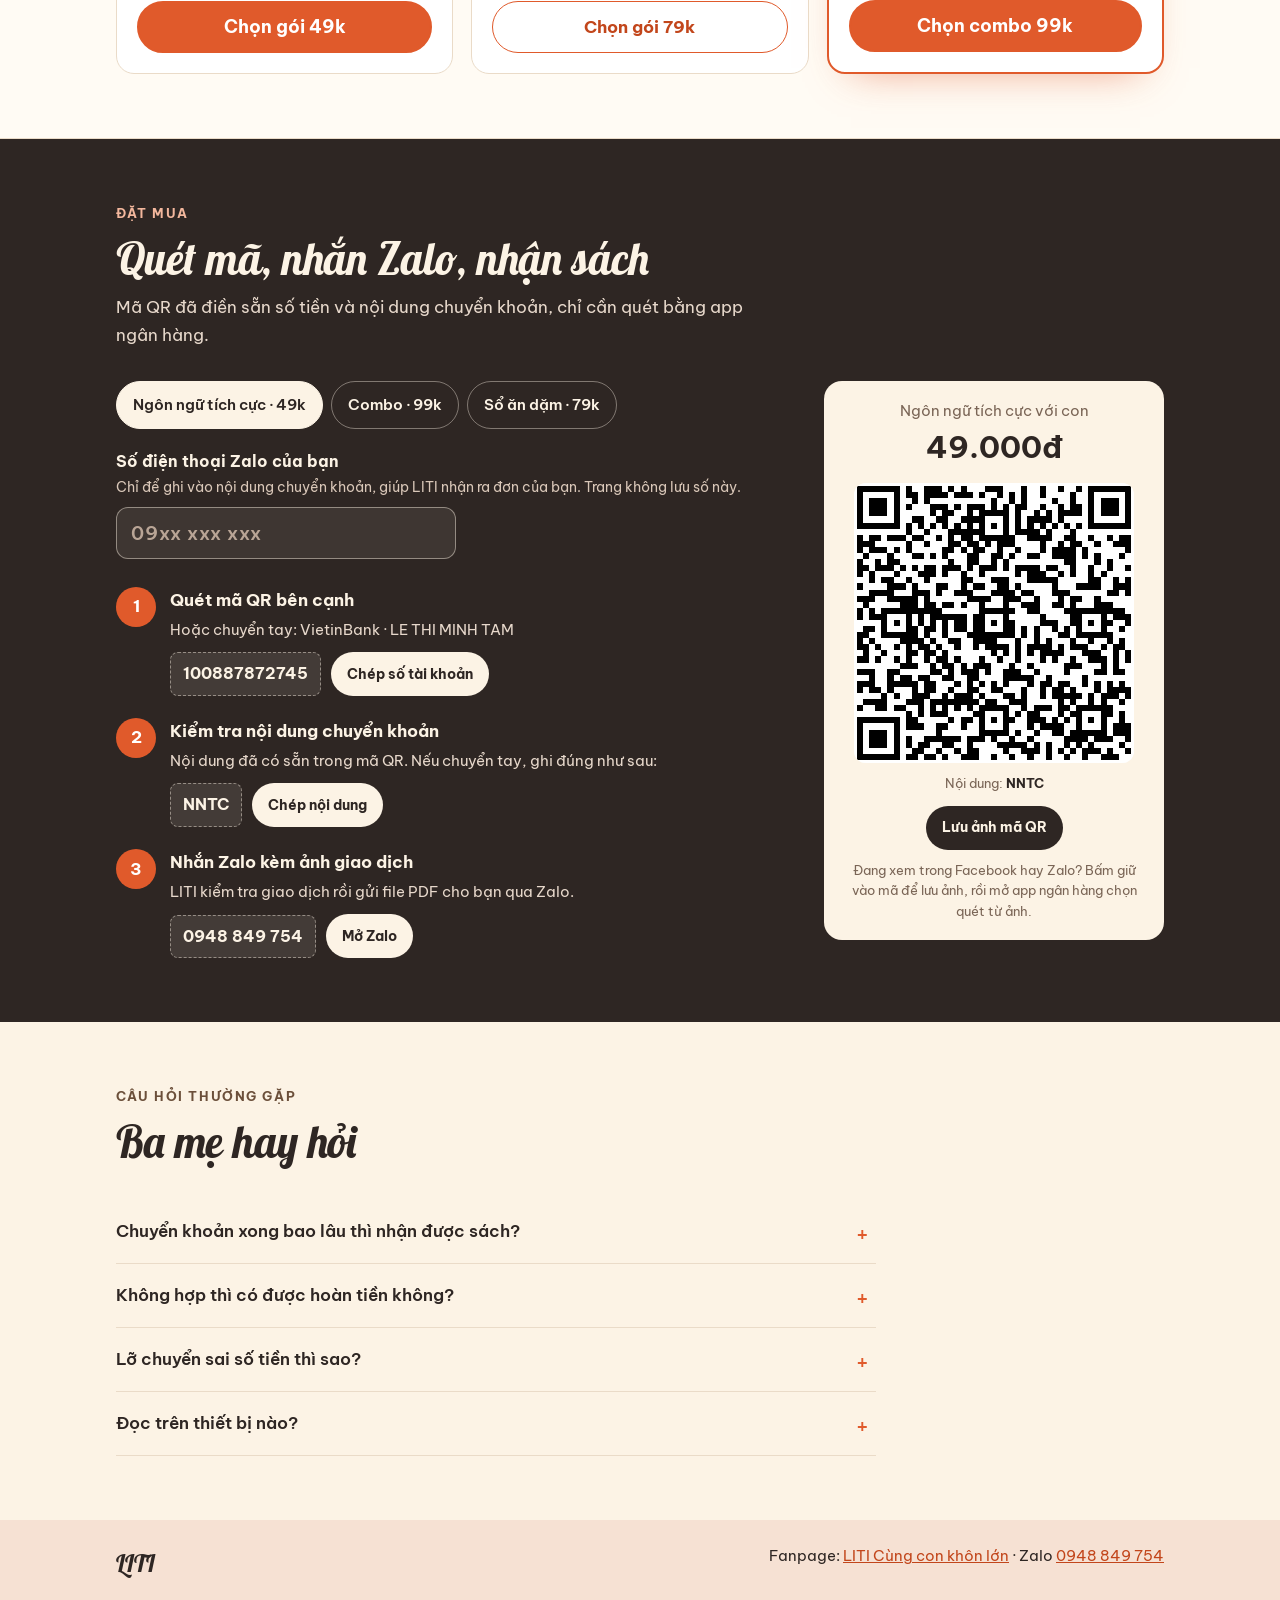
==== commit 8821bf16: "Sửa câu chữ trang Sổ tay ăn dặm theo bản rà soát - Thống nhất xưng hô: ba mẹ cho nội dung, bạn cho p" ====
--- a/ngon-ngu-tich-cuc/index.html
+++ b/ngon-ngu-tich-cuc/index.html
@@ -197,7 +197,7 @@
         </div>
         <div class="field">
           <label for="sdt">Số điện thoại Zalo của bạn</label>
-          <small>Chỉ để ghi vào nội dung chuyển khoản, giúp LITI biết đơn của ai. Trang không lưu số này.</small>
+          <small>Chỉ để ghi vào nội dung chuyển khoản, giúp LITI nhận ra đơn của bạn. Trang không lưu số này.</small>
           <input id="sdt" type="tel" inputmode="numeric" autocomplete="tel" placeholder="09xx xxx xxx" maxlength="13">
         </div>
         <ol class="steps">
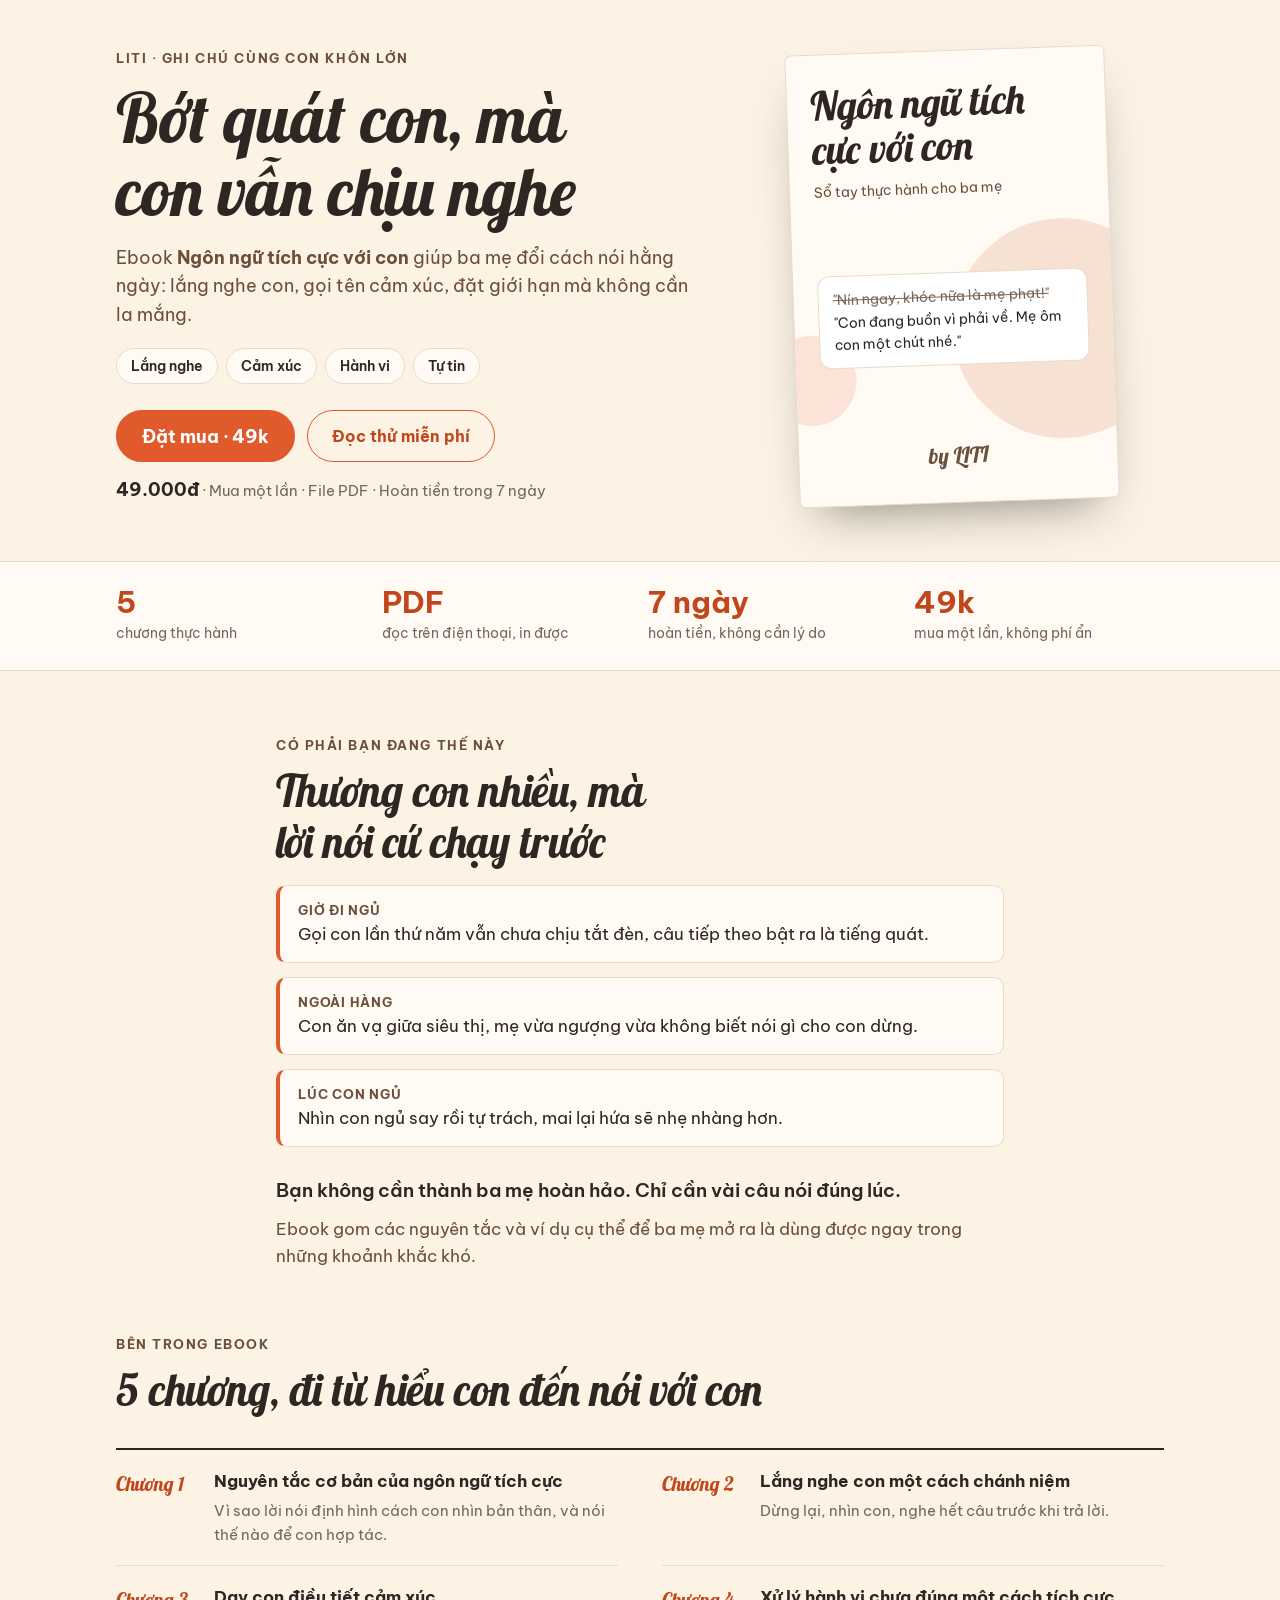
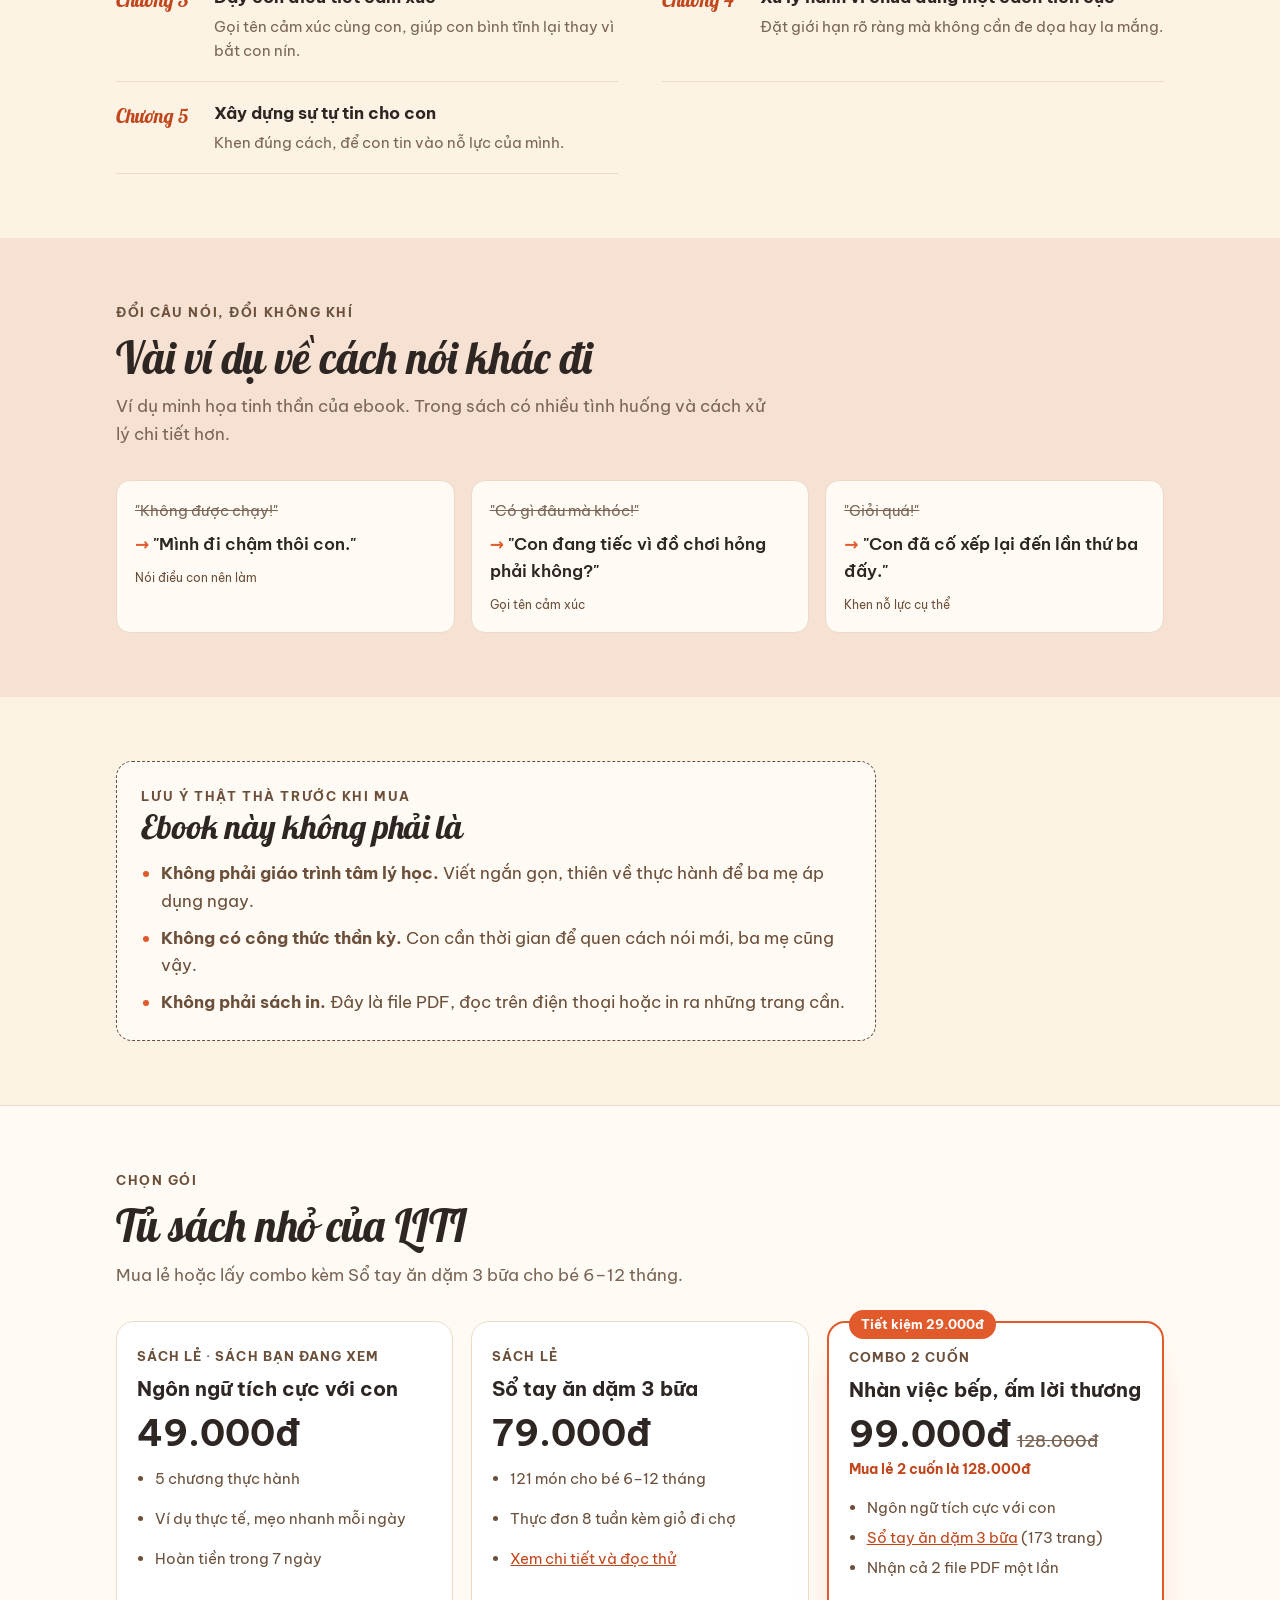
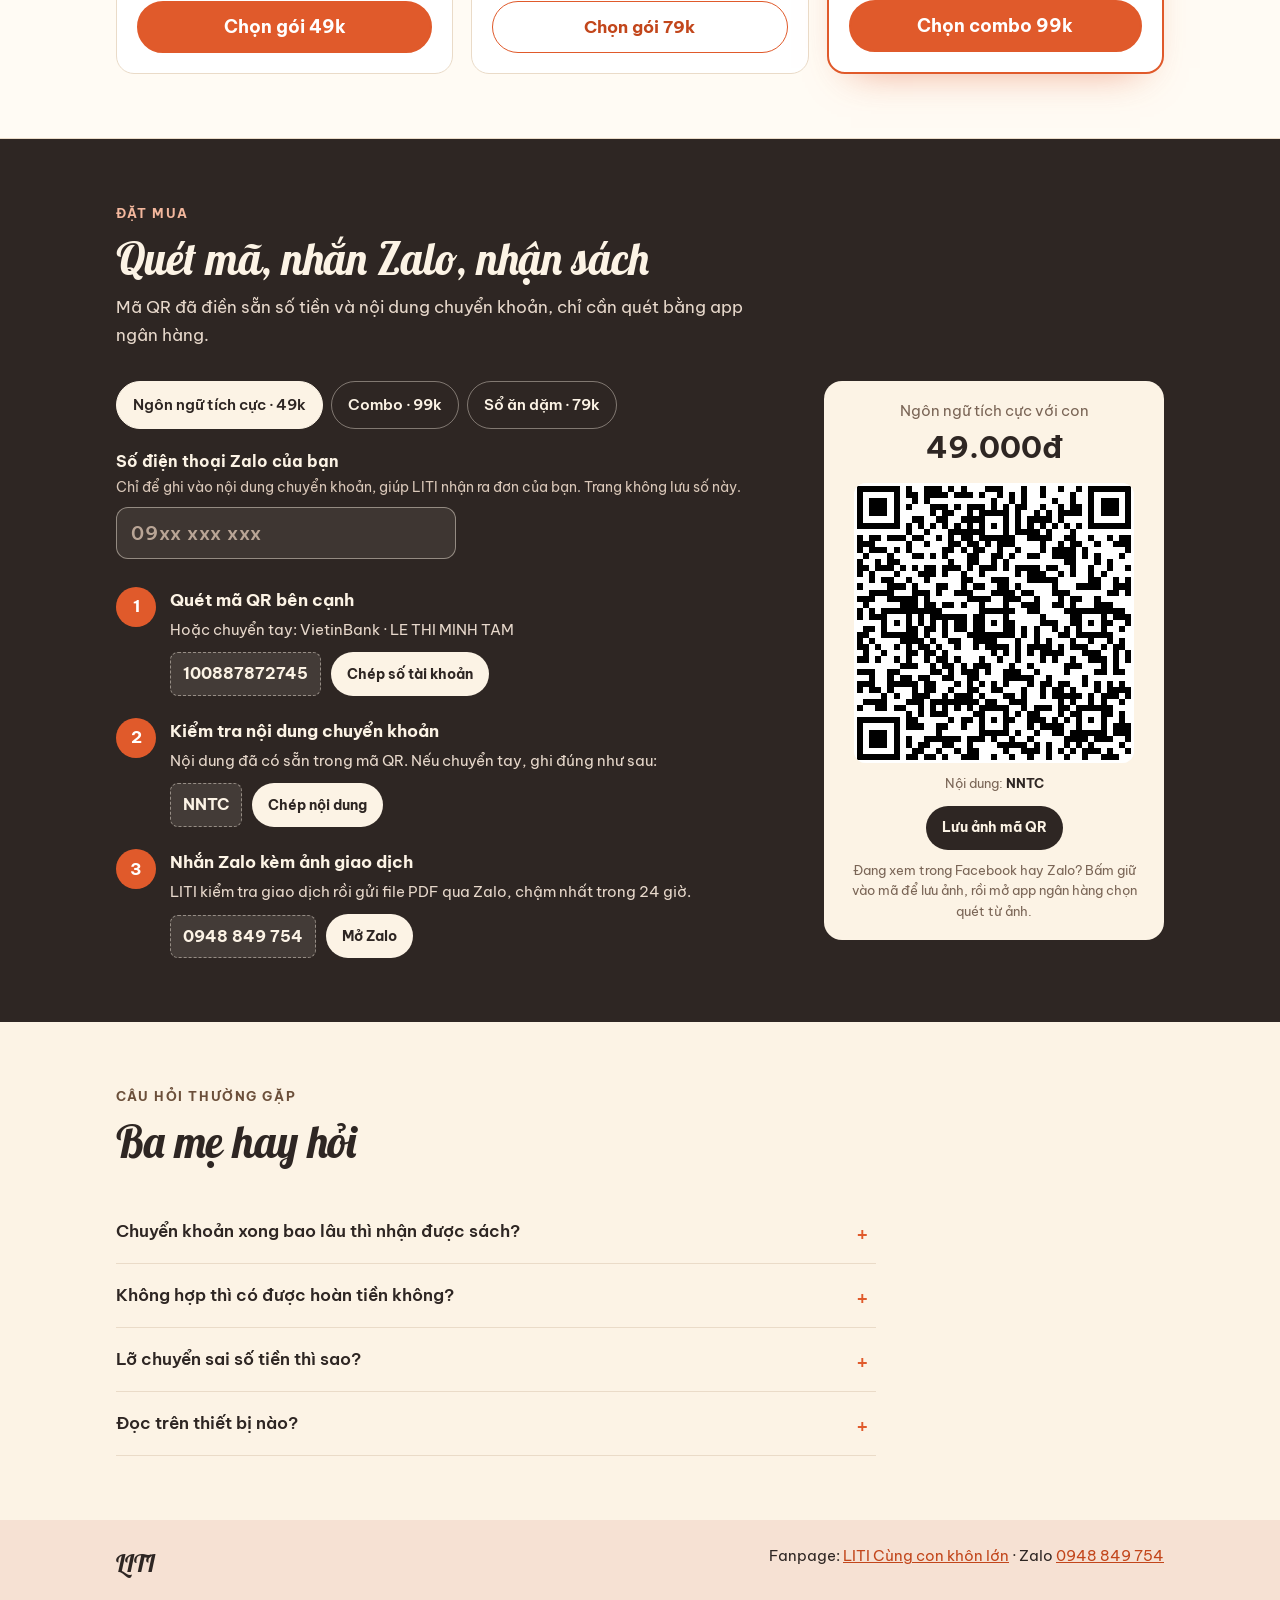
==== commit 81d50df4: "Ghi rõ gửi file chậm nhất 24 giờ, kiểm tra xong là gửi ngay Co-Authored-By: Claude Opus 5.5 <noreply" ====
--- a/ngon-ngu-tich-cuc/index.html
+++ b/ngon-ngu-tich-cuc/index.html
@@ -205,7 +205,7 @@
             <div class="copy"><code>100887872745</code><button class="mini" type="button" data-copy="100887872745">Chép số tài khoản</button></div></div></li>
           <li><div><h3>Kiểm tra nội dung chuyển khoản</h3><p>Nội dung đã có sẵn trong mã QR. Nếu chuyển tay, ghi đúng như sau:</p>
             <div class="copy"><code id="nd">NNTC</code><button class="mini" type="button" id="copy-nd">Chép nội dung</button></div></div></li>
-          <li><div><h3>Nhắn Zalo kèm ảnh giao dịch</h3><p>LITI kiểm tra giao dịch rồi gửi file PDF cho bạn qua Zalo.</p>
+          <li><div><h3>Nhắn Zalo kèm ảnh giao dịch</h3><p>LITI kiểm tra giao dịch rồi gửi file PDF qua Zalo, chậm nhất trong 24 giờ.</p>
             <div class="copy"><code>0948 849 754</code><a class="mini" href="https://zalo.me/0948849754" target="_blank" rel="noopener" data-ev="zalo">Mở Zalo</a></div></div></li>
         </ol>
       </div>
@@ -224,7 +224,7 @@
   <div class="wrap">
     <div class="head"><div class="eyebrow">Câu hỏi thường gặp</div><h2>Ba mẹ hay hỏi</h2></div>
     <div class="faq">
-      <details><summary>Chuyển khoản xong bao lâu thì nhận được sách?</summary><p>Sau khi bạn nhắn Zalo kèm ảnh giao dịch, LITI kiểm tra và gửi file PDF qua Zalo, thường trong vòng 24 giờ. Chuyển vào cuối tuần thì có thể sang thứ Hai.</p></details>
+      <details><summary>Chuyển khoản xong bao lâu thì nhận được sách?</summary><p>Sau khi bạn nhắn Zalo kèm ảnh giao dịch, LITI gửi file PDF qua Zalo chậm nhất trong 24 giờ, kiểm tra xong là gửi ngay.</p></details>
       <details><summary>Không hợp thì có được hoàn tiền không?</summary><p>Được. Trong 7 ngày kể từ khi nhận sách, bạn nhắn Zalo LITI là được hoàn tiền, không cần lý do.</p></details>
       <details><summary>Lỡ chuyển sai số tiền thì sao?</summary><p>Nhắn Zalo LITI kèm ảnh giao dịch, mình kiểm tra và xử lý cho bạn.</p></details>
       <details><summary>Đọc trên thiết bị nào?</summary><p>File PDF đọc được trên điện thoại, máy tính bảng, máy tính, và in ra được.</p></details>
